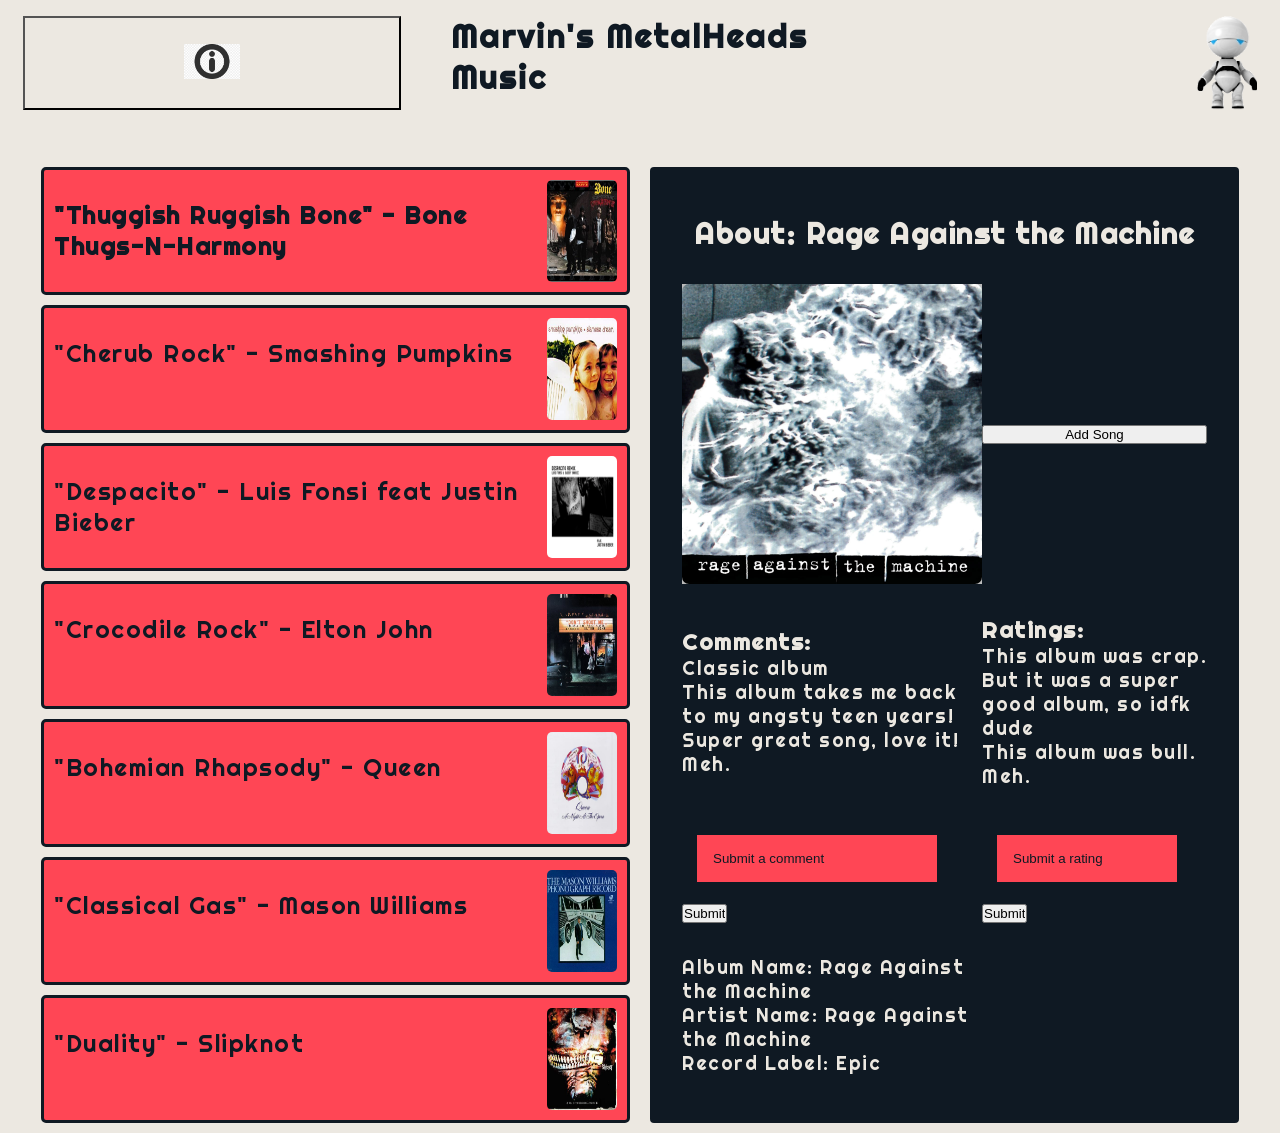
==== frontend-spa/index.html @ 99873b0e "album details added from js" ====
<!DOCTYPE html>
<html lang="en">

<head>
    <meta charset="UTF-8">
    <meta name="viewport" content="width=device-width, initial-scale=1.0">
    <title>Marvin MetalHead's Music</title>
    <link rel="stylesheet" href="/frontend-spa/src/css/style.css">
    <link rel="stylesheet" href="/frontend-spa/src/css/layout.css">
    <link rel="stylesheet" href="https://fonts.googleapis.com/css?family=Righteous">
    <link rel="icon" type="image" href="./src/img/hitchhiker-symbol-icon.png">
</head>

<body>
    <header>
        <button class="about-button"><img src="/frontend-spa/src/img/info-icon.png"></button>
        <h1 class="website-title">Marvin's MetalHeads Music</h1>
        <img src="/frontend-spa/src/img/marvinDancing.gif" alt="marvinDancing" class="marvin">

        <div class="backdrop"></div>
        <div class="modal">
            <div class="modal-actions">
                <button type="button" class="exit">&times;</button></div>

            <form class="new-submission" method="post"><select id="selection">
                    <option value="song">Song</option>
                </select>
                <br>
                <input type="text" placeholder="Album"> <br>
                <input type="text" placeholder="Song Title"> <br>
                <input type="text" placeholder="Artist"> <br>
                <input type="text" placeholder="Duration"> <br>
                <button class="form-submit">Submit</button>
            </form>
        </div>
    </header>

    <div class="container">

        <div class="song-list">

            <div class="song-block">
                <p class="current-song">"Thuggish Ruggish Bone" - Bone Thugs-N-Harmony</p>
                <img class="current-song-img" src="/frontend-spa/src/img/bonet.jpg" alt="siamese-dream-album">
            </div>

            <div class="song-block">
                <p class="Song-1">"Cherub Rock" - Smashing Pumpkins</p>
                <img class="Song-1-image" src="/frontend-spa/src/img/siamese dream.jpg" alt="siamese-dream-album">
            </div>

            <div class="song-block">
                <p class="Song-2">"Despacito" - Luis Fonsi feat Justin Bieber</p>
                <img class="Song-2-image" src="/frontend-spa/src/img/despacito.png" alt="siamese-dream-album">
            </div>

            <div class="song-block">
                <p class="Song-3">"Crocodile Rock" - Elton John</p>
                <img class="Song-3-image" src="/frontend-spa/src/img/crocodilerock.jpg" alt="siamese-dream-album">
            </div>

            <div class="song-block">
                <p class="Song-4">"Bohemian Rhapsody" - Queen</p>
                <img class="Song-4-image" src="/frontend-spa/src/img/anightattheopera.jpg" alt="siamese-dream-album">
            </div>

            <div class="song-block">
                <p class="Song-5">"Classical Gas" - Mason Williams</p>
                <img class="Song-5-image" src="/frontend-spa/src/img/masonwilliams.jpg" alt="siamese-dream-album">
            </div>

            <div class="song-block">
                <p class="Song-6">"Duality" - Slipknot</p>
                <img class="Song-6-image" src="/frontend-spa/src/img/slipknot.jpg" alt="siamese-dream-album">
            </div>

        </div>

        <div class="details">
            <!-- <h2>About</h2>
            <div class="album-info">
                <p class="album-name">This is where the ALBUM NAME goes</p>
                <p class="artist">Artist: Rage Against The Machine</p>
                <p class="record-label">Label: Sony Music Entertainment</p>
            </div> -->
            <div class="flip-card">
                <div class="flip-card-inner">

                    <div class="flip-card-front">
                        <img src="/frontend-spa/src/img/ratm_rageagainst_cd (1).jpg" alt="rage-against-the-machine-album" class="album-cover-img">
                    </div>
                    <div class="flip-card-back">
                        <ul class="song-card-list">
                            <li>Song 1</li>
                            <li>Song 2</li>
                            <li>Song 3</li>
                            <li>Song 4</li>
                            <li>Song 5</li>
                        </ul>
                    </div>


                </div>
            </div>
            <button class="add-song-button">Add Song</button>

            <div class="comments-block">
                <h3 class="comments">Comments:</h3>
                <p>Classic album</p>
                <p>This album takes me back to my angsty teen years!</p>
                <p>Super great song, love it!</p>
                <p>Meh.</p>

            </div>

            <div class="ratings-block">
                <h3 class="ratings">Ratings:</h3>
                <p>This album was crap. But it was a super good album, so idfk dude</p>
                <p>This album was bull.</p>
                <p>Meh.</p>

            </div>

            <form class="comments-ratings-form1" method="post"><input type="text" placeholder="Submit a comment"> <input type="submit"></form>
            <form class="comments-ratings-form2" method="POST"><input type="text" placeholder="Submit a rating"> <input type="submit"></form>

        </div>
    </div>

    <script src="/frontend-spa/src/js/app.js" type="module"></script>
</body>

</html>
---- frontend-spa/src/css/style.css ----
:root {
    --dark-blue: #0F1923;
    --white: #ECE8E1;
    --red: #FF4655;
}

html {
    background-color: var(--white);
    font-family: Righteous;
    color: var(--dark-blue);
}

.about-button {
    background-color: var(--white);
}

.current-song {
    font-weight: bold;
}

.song-block {
    background-color: var(--red);
    font-size: x-large;
    border-style: solid;
    border-radius: 5px;
    border-color: var(--dark-blue);
    letter-spacing: 1.5px;
}

.song-block :hover,
.song-block :active {
    text-shadow: 2px 2px 3px black;
    cursor: pointer;
}

.song-block img:hover,
.song-block img:active {
    box-shadow: 2.5px 2.5px 5px black;
    cursor: pointer;
}

.details {
    background-color: var(--dark-blue);
    color: var(--white);
    border-style: solid;
    border-radius: 7px;
    font-size: larger;
    letter-spacing: 1.5px;
}

.website-title {
    letter-spacing: 2px;
}

input[type=text] {
    width: 80%;
    padding: 1rem;
    border: none;
    border-bottom: 2px solid var(--dark-blue);
    background-color: var(--red);
    margin: 15px;
}

input[type=text]:focus {
    background-color: var(--white);
}

input[type=text]::placeholder {
    color: var(--dark-blue);
}

.form-submit {
    background-color: var(--dark-blue);
    border: none;
    font-size: 20px;
    color: var(--white);
    padding: 15px 20px;
    width: 50%;
    border-radius: 5px;
}

.new-submission {
    font-family: Righteous;
}

.flip-card {
    background-color: transparent;
    width: 300px;
    height: 300px;
    perspective: 1000px;
}

.flip-card-inner {
    position: relative;
    width: 100%;
    height: 100%;
    text-align: center;
    transition: transform 0.8s;
    transform-style: preserve-3d;
}

.flip-card:hover .flip-card-inner {
    transform: rotateY(180deg);
}

.flip-card-front,
.flip-card-back {
    position: absolute;
    width: 100%;
    height: 100%;
    backface-visibility: hidden;
}

.flip-card-front {
    background-color: #bbb;
    color: black;
}

.flip-card-back {
    background-color: var(--red);
    color: var(--white);
    transform: rotateY(180deg);
    border-radius: 7px;
}

.song-card-list {
    list-style: none;
}
---- frontend-spa/src/css/layout.css ----
* {
    margin: 0;
    padding: 0;
    box-sizing: border-box;
}

.container {
    margin: 15px;
    padding: 1rem;
    display: grid;
    grid-template-columns: repeat(2, 1fr);
    max-width: 100vw;
    max-height: 75vh;
}

header {
    padding: 1rem;
    margin-left: 7px;
    margin-right: 7px;
    display: grid;
    grid-template-columns: repeat(3, 1fr);
    grid-column-gap: 50px;
}

.about-button img {
    width: 15%;
}

.menu-button {
    justify-self: left;
}


/* 
.add-song-button {
    width: 15%;
} */


/* .add-song-button img {
    width: 25px;
} */

.website-title {
    justify-self: center;
}

.song-list {
    padding: 10px;
    display: grid;
    grid-template-rows: repeat(7, 1fr);
    grid-row-gap: 10px;
}

.song-block {
    padding: 10px;
    display: flex;
    justify-content: space-between;
}

.song-block p {
    padding-top: 20px;
    padding-bottom: 20px;
}

.song-block img {
    width: 70px;
    border-radius: 5px;
}

.marvin {
    width: 60px;
    justify-self: right;
}

.details {
    display: grid;
    grid-template-rows: 1, 100px, repeat(3, 1fr);
    grid-template-columns: repeat(2, 1fr);
    align-items: center;
    padding: 2rem;
    margin: 7px;

}

.details img {
    width: 300px;
    height: 300px;
    justify-self: right;
    border-radius: 7px;
}

h2{
    display: grid;
    grid-column-start: 1;
    grid-column-end: 3;
    align-items: center;
    text-align: center;
}

.comments-ratings-form2 {
    justify-self: right;
}

.ratings-block {
    justify-self: right;
}

.backdrop {
    display: none;
    position: fixed;
    width: 100%;
    height: 100%;
    top: 0;
    left: 0;
    background: rgba(0, 0, 0, 0.5);
    z-index: 100;
}

.modal {
    display: none;
    position: fixed;
    z-index: 200;
    top: 20%;
    left: 25%;
    width: 50%;
    height: 50%;
    background: var(--red);
    box-shadow: 1px 1px 6px rgba(0, 0, 0, 0.568);
    padding: 1rem;
}

.modal-actions {
    display: flex;
    justify-content: flex-end;
}

.modal-actions button {
    font-size: 15px;
    padding: 3px 7px;
    border-radius: 5px;
}

.form-submit {
    float: right;
}
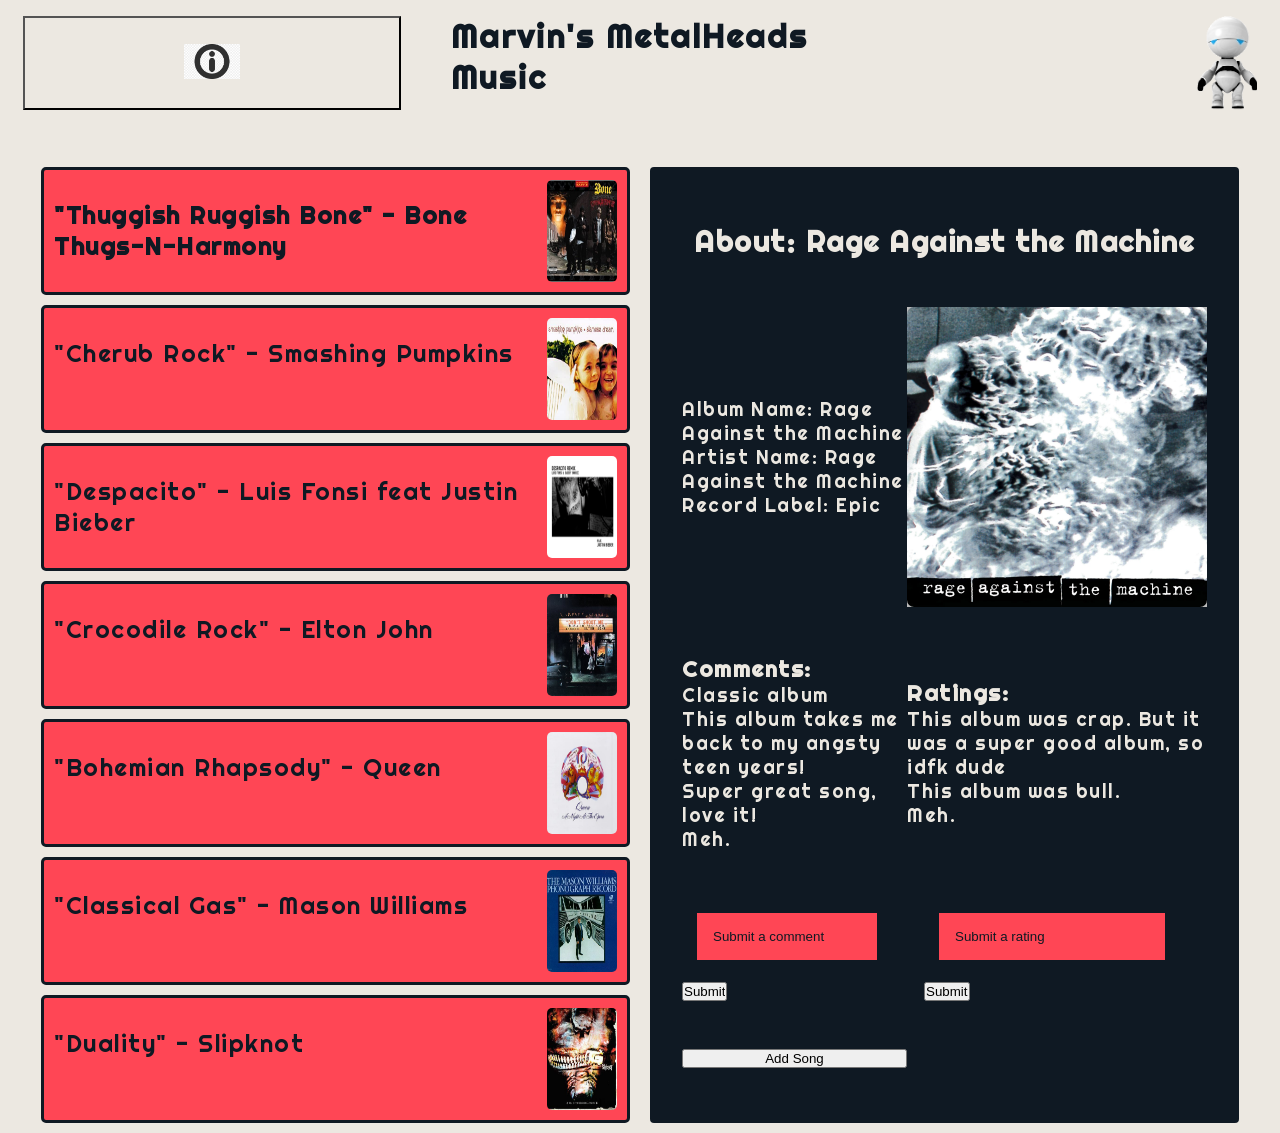
==== commit db6636a8: "fixed album layout" ====
--- a/frontend-spa/index.html
+++ b/frontend-spa/index.html
@@ -89,6 +89,7 @@
                     <div class="flip-card-front">
                         <img src="/frontend-spa/src/img/ratm_rageagainst_cd (1).jpg" alt="rage-against-the-machine-album" class="album-cover-img">
                     </div>
+                    
                     <div class="flip-card-back">
                         <ul class="song-card-list">
                             <li>Song 1</li>
@@ -96,13 +97,14 @@
                             <li>Song 3</li>
                             <li>Song 4</li>
                             <li>Song 5</li>
+                            
                         </ul>
                     </div>
 
 
                 </div>
             </div>
-            <button class="add-song-button">Add Song</button>
+            
 
             <div class="comments-block">
                 <h3 class="comments">Comments:</h3>
@@ -123,7 +125,7 @@
 
             <form class="comments-ratings-form1" method="post"><input type="text" placeholder="Submit a comment"> <input type="submit"></form>
             <form class="comments-ratings-form2" method="POST"><input type="text" placeholder="Submit a rating"> <input type="submit"></form>
-
+            <button class="add-song-button">Add Song</button>
         </div>
     </div>
 
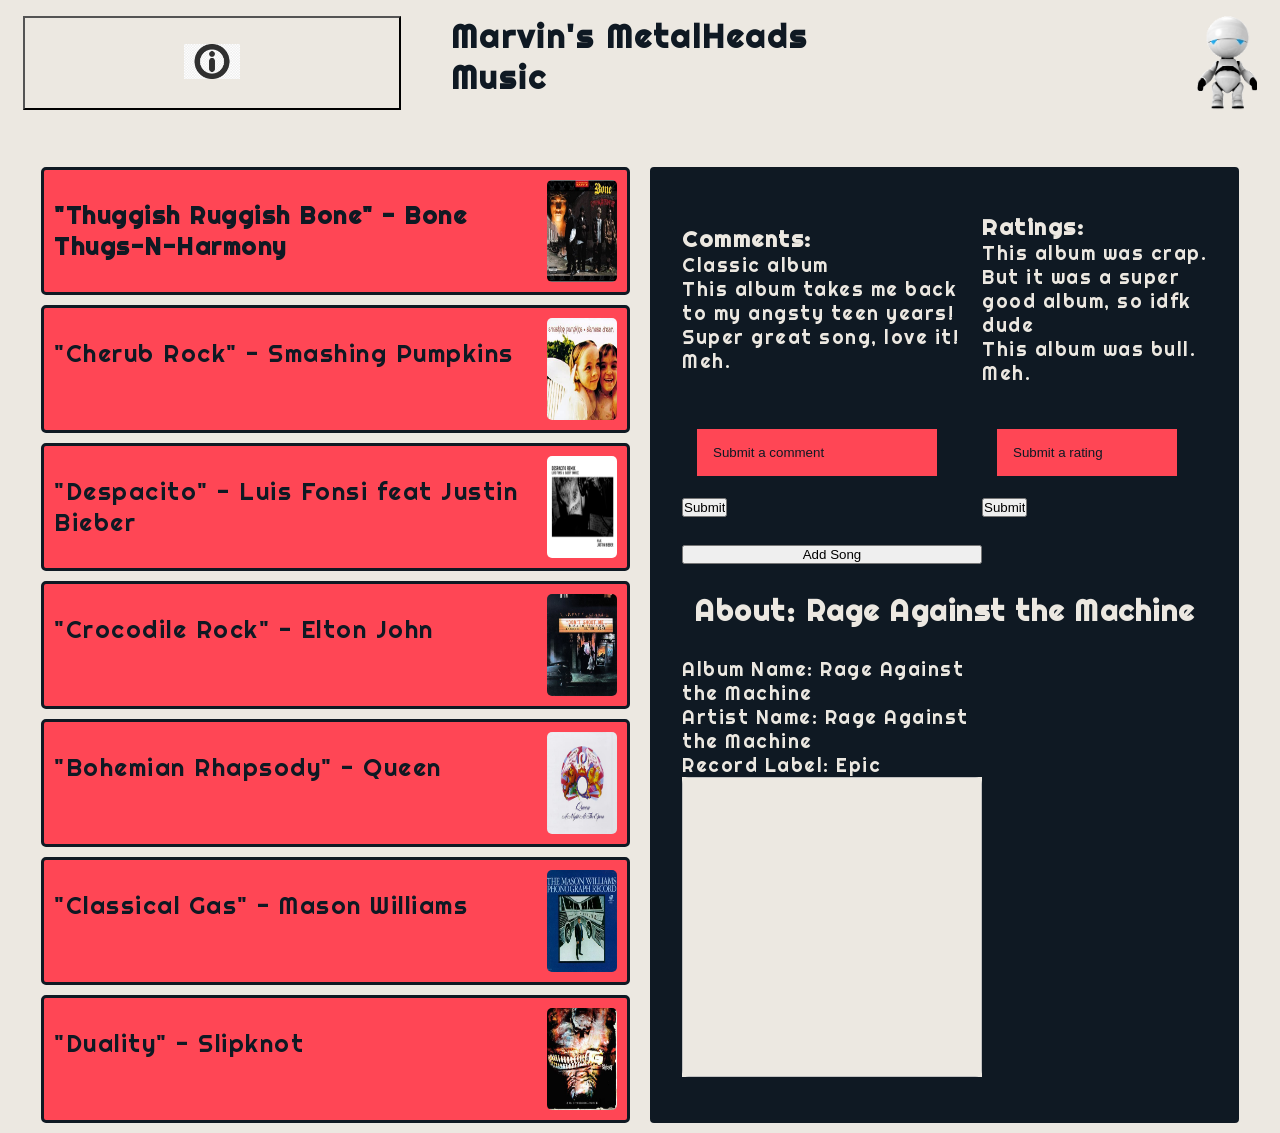
==== commit 50a38171: "added flip card elements in js" ====
--- a/frontend-spa/index.html
+++ b/frontend-spa/index.html
@@ -83,7 +83,7 @@
                 <p class="artist">Artist: Rage Against The Machine</p>
                 <p class="record-label">Label: Sony Music Entertainment</p>
             </div> -->
-            <div class="flip-card">
+            <!-- <div class="flip-card">
                 <div class="flip-card-inner">
 
                     <div class="flip-card-front">
@@ -103,7 +103,7 @@
 
 
                 </div>
-            </div>
+            </div> -->
             
 
             <div class="comments-block">
@@ -111,7 +111,7 @@
                 <p>Classic album</p>
                 <p>This album takes me back to my angsty teen years!</p>
                 <p>Super great song, love it!</p>
-                <p>Meh.</p>
+                <p>Meh.</p> 
 
             </div>
 
--- a/frontend-spa/src/css/style.css
+++ b/frontend-spa/src/css/style.css
@@ -112,7 +112,7 @@
 }
 
 .flip-card-front {
-    background-color: #bbb;
+    background-color: var(--white);
     color: black;
 }
 
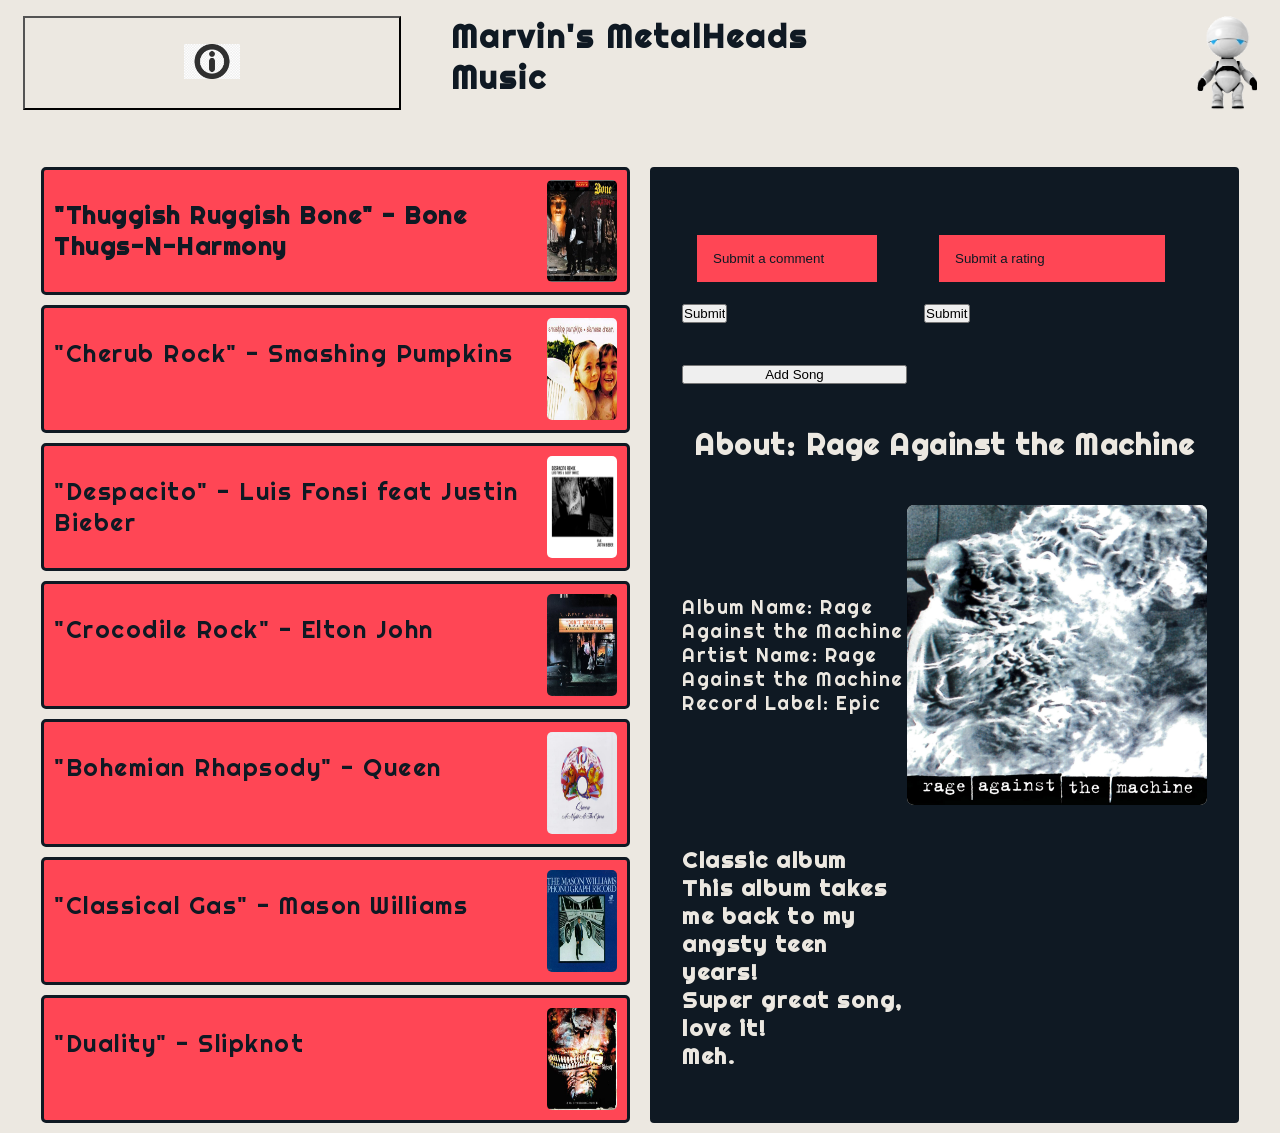
==== commit 1bdef998: "comments and ratings" ====
--- a/frontend-spa/index.html
+++ b/frontend-spa/index.html
@@ -106,22 +106,22 @@
             </div> -->
             
 
-            <div class="comments-block">
+            <!-- <div class="comments-block">
                 <h3 class="comments">Comments:</h3>
                 <p>Classic album</p>
                 <p>This album takes me back to my angsty teen years!</p>
                 <p>Super great song, love it!</p>
                 <p>Meh.</p> 
 
-            </div>
+            </div> -->
 
-            <div class="ratings-block">
+            <!-- <div class="ratings-block">
                 <h3 class="ratings">Ratings:</h3>
                 <p>This album was crap. But it was a super good album, so idfk dude</p>
                 <p>This album was bull.</p>
                 <p>Meh.</p>
 
-            </div>
+            </div> -->
 
             <form class="comments-ratings-form1" method="post"><input type="text" placeholder="Submit a comment"> <input type="submit"></form>
             <form class="comments-ratings-form2" method="POST"><input type="text" placeholder="Submit a rating"> <input type="submit"></form>
--- a/frontend-spa/src/css/style.css
+++ b/frontend-spa/src/css/style.css
@@ -114,6 +114,7 @@
 .flip-card-front {
     background-color: var(--white);
     color: black;
+    border-radius: 7px;
 }
 
 .flip-card-back {
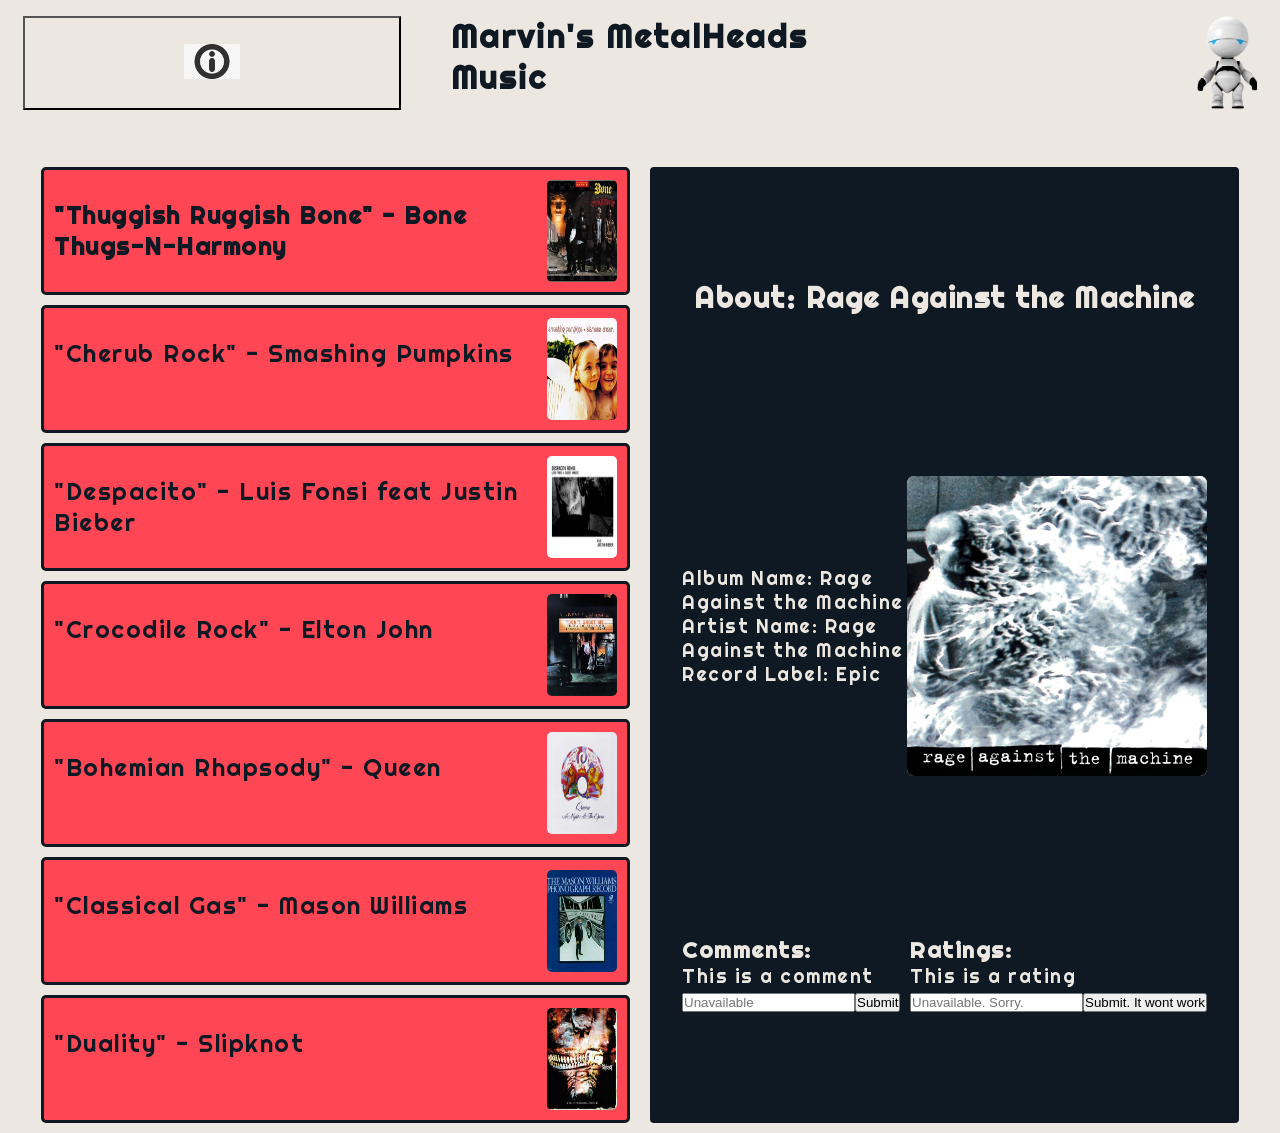
==== commit 58473bc9: "Starting song list. Album view finished. Wish us luck. The road ahead is perilous." ====
--- a/frontend-spa/index.html
+++ b/frontend-spa/index.html
@@ -104,7 +104,7 @@
 
                 </div>
             </div> -->
-            
+
 
             <!-- <div class="comments-block">
                 <h3 class="comments">Comments:</h3>
@@ -123,9 +123,9 @@
 
             </div> -->
 
-            <form class="comments-ratings-form1" method="post"><input type="text" placeholder="Submit a comment"> <input type="submit"></form>
-            <form class="comments-ratings-form2" method="POST"><input type="text" placeholder="Submit a rating"> <input type="submit"></form>
-            <button class="add-song-button">Add Song</button>
+            <!-- <form class="comments-ratings-form1" method="post"><input type="text" placeholder="Submit a comment"> <input type="submit"></form>
+            <form class="ratings-form" method="POST"><input type="text" placeholder="Submit a rating"> <input type="submit"></form>
+            <button class="add-song-button">Add Song</button> -->
         </div>
     </div>
 
--- a/frontend-spa/src/css/style.css
+++ b/frontend-spa/src/css/style.css
@@ -88,6 +88,7 @@
     width: 300px;
     height: 300px;
     perspective: 1000px;
+    justify-self: right;
 }
 
 .flip-card-inner {
--- a/frontend-spa/src/css/layout.css
+++ b/frontend-spa/src/css/layout.css
@@ -80,7 +80,6 @@
     align-items: center;
     padding: 2rem;
     margin: 7px;
-
 }
 
 .details img {
@@ -90,7 +89,7 @@
     border-radius: 7px;
 }
 
-h2{
+h2 {
     display: grid;
     grid-column-start: 1;
     grid-column-end: 3;
@@ -98,7 +97,7 @@
     text-align: center;
 }
 
-.comments-ratings-form2 {
+.ratings-form {
     justify-self: right;
 }
 
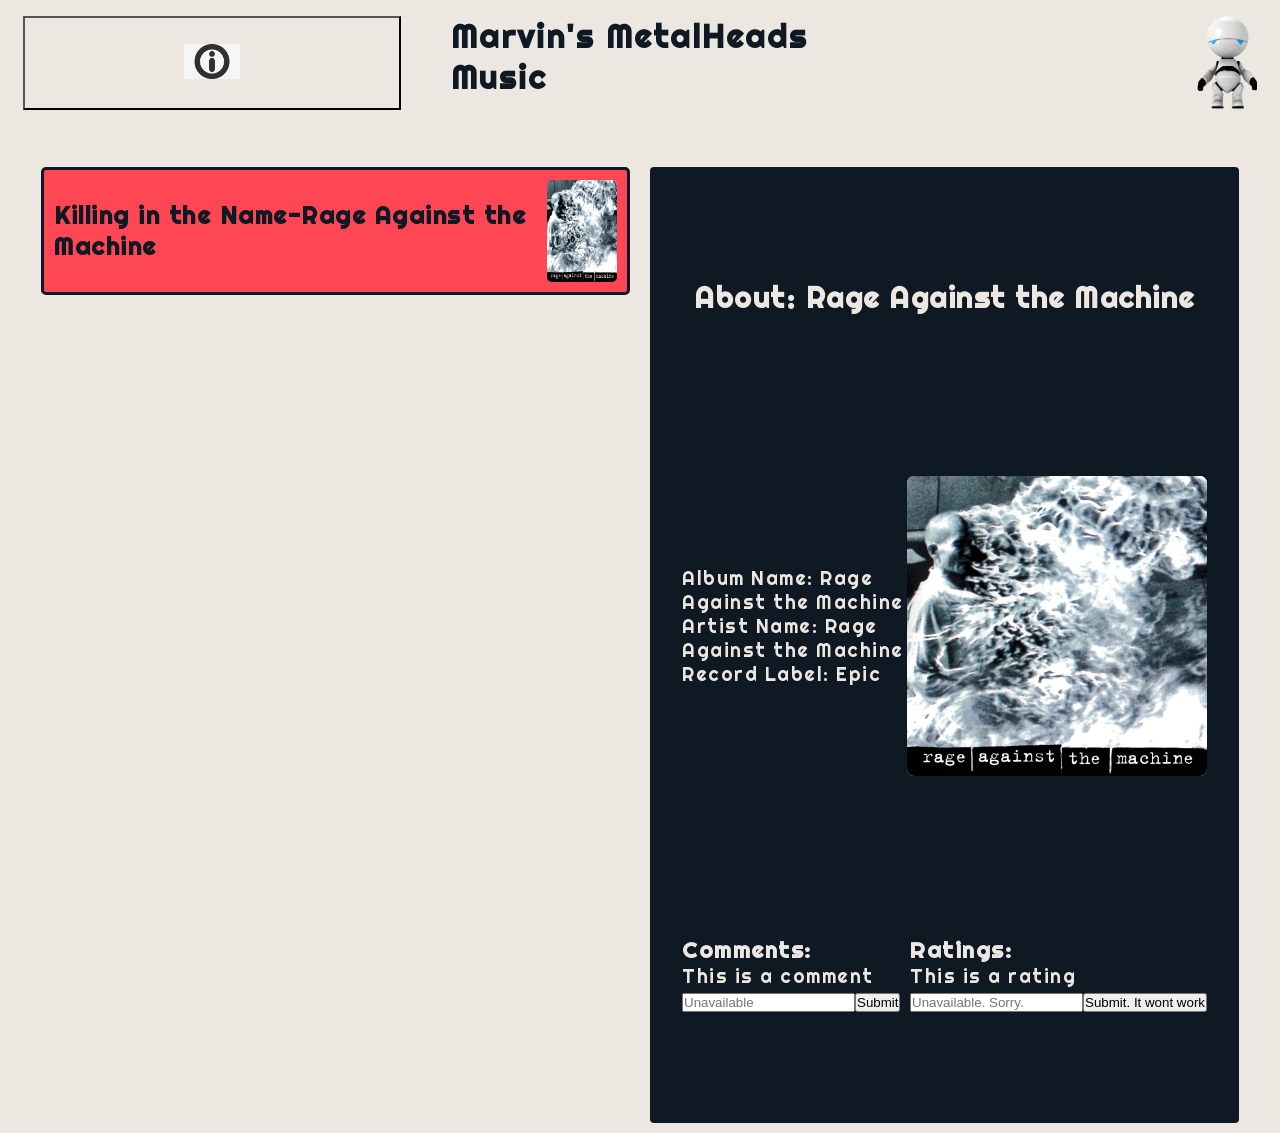
==== commit a66517de: "added a song" ====
--- a/frontend-spa/index.html
+++ b/frontend-spa/index.html
@@ -39,7 +39,7 @@
 
         <div class="song-list">
 
-            <div class="song-block">
+            <!-- <div class="song-block">
                 <p class="current-song">"Thuggish Ruggish Bone" - Bone Thugs-N-Harmony</p>
                 <img class="current-song-img" src="/frontend-spa/src/img/bonet.jpg" alt="siamese-dream-album">
             </div>
@@ -72,7 +72,7 @@
             <div class="song-block">
                 <p class="Song-6">"Duality" - Slipknot</p>
                 <img class="Song-6-image" src="/frontend-spa/src/img/slipknot.jpg" alt="siamese-dream-album">
-            </div>
+            </div> -->
 
         </div>
 
--- a/frontend-spa/src/css/style.css
+++ b/frontend-spa/src/css/style.css
@@ -17,6 +17,7 @@
 .current-song {
     font-weight: bold;
 }
+
 
 .song-block {
     background-color: var(--red);
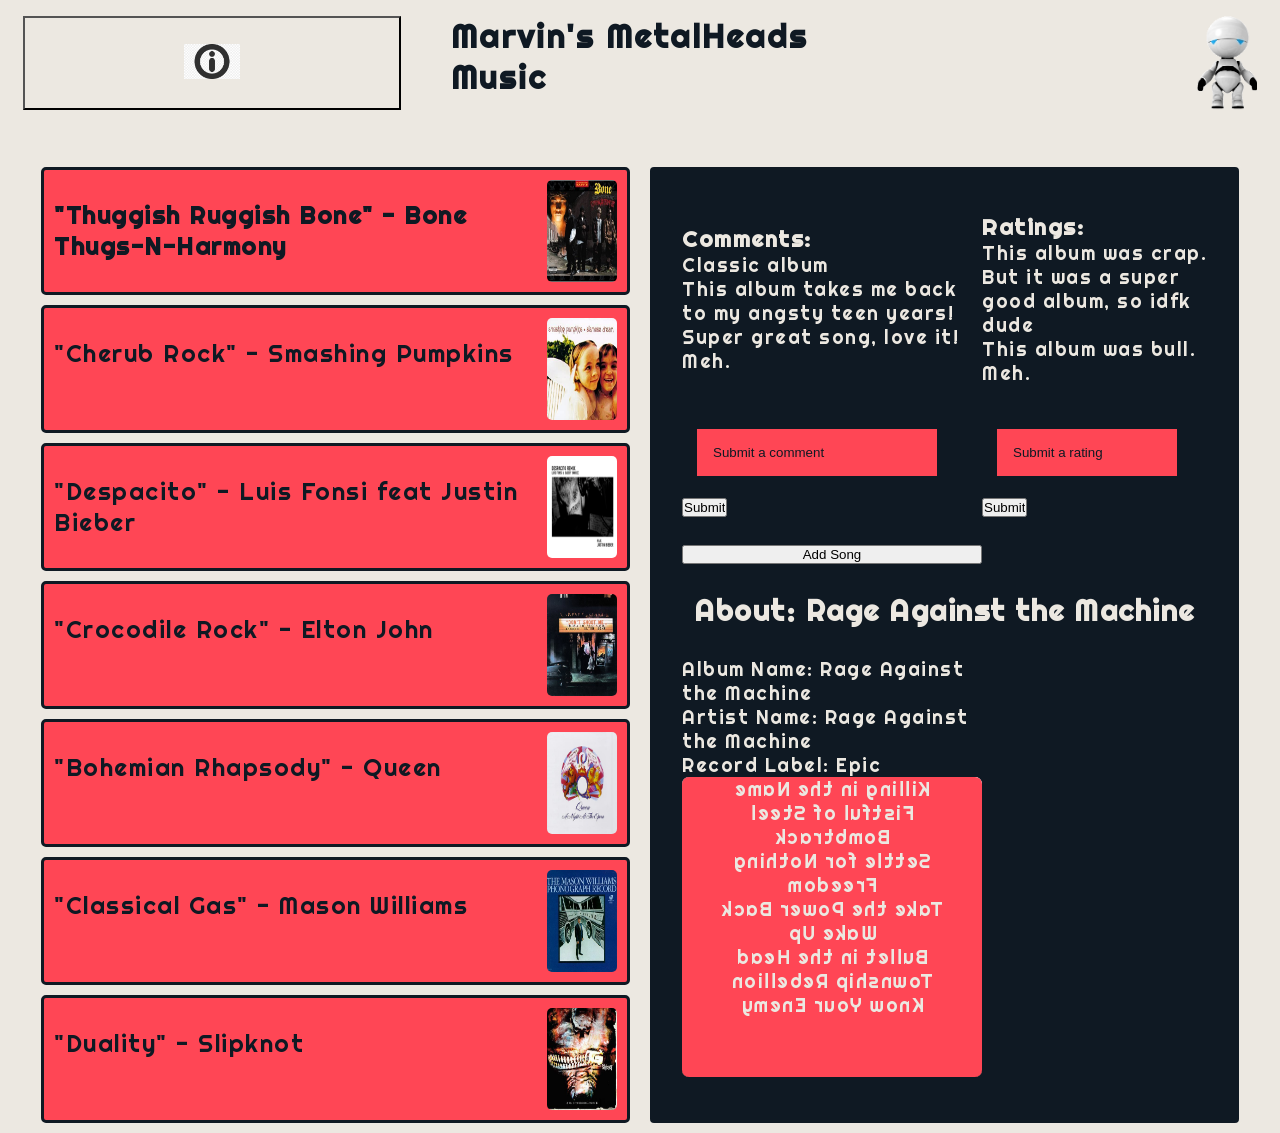
==== commit a2bd573c: "Merge pull request #6 from 2020-Fall-Cohort/finishingEndpoints Finishing endpoints" ====
--- a/frontend-spa/index.html
+++ b/frontend-spa/index.html
@@ -39,7 +39,7 @@
 
         <div class="song-list">
 
-            <!-- <div class="song-block">
+            <div class="song-block">
                 <p class="current-song">"Thuggish Ruggish Bone" - Bone Thugs-N-Harmony</p>
                 <img class="current-song-img" src="/frontend-spa/src/img/bonet.jpg" alt="siamese-dream-album">
             </div>
@@ -72,7 +72,7 @@
             <div class="song-block">
                 <p class="Song-6">"Duality" - Slipknot</p>
                 <img class="Song-6-image" src="/frontend-spa/src/img/slipknot.jpg" alt="siamese-dream-album">
-            </div> -->
+            </div>
 
         </div>
 
@@ -104,28 +104,28 @@
 
                 </div>
             </div> -->
+            
 
-
-            <!-- <div class="comments-block">
+            <div class="comments-block">
                 <h3 class="comments">Comments:</h3>
                 <p>Classic album</p>
                 <p>This album takes me back to my angsty teen years!</p>
                 <p>Super great song, love it!</p>
                 <p>Meh.</p> 
 
-            </div> -->
+            </div>
 
-            <!-- <div class="ratings-block">
+            <div class="ratings-block">
                 <h3 class="ratings">Ratings:</h3>
                 <p>This album was crap. But it was a super good album, so idfk dude</p>
                 <p>This album was bull.</p>
                 <p>Meh.</p>
 
-            </div> -->
+            </div>
 
-            <!-- <form class="comments-ratings-form1" method="post"><input type="text" placeholder="Submit a comment"> <input type="submit"></form>
-            <form class="ratings-form" method="POST"><input type="text" placeholder="Submit a rating"> <input type="submit"></form>
-            <button class="add-song-button">Add Song</button> -->
+            <form class="comments-ratings-form1" method="post"><input type="text" placeholder="Submit a comment"> <input type="submit"></form>
+            <form class="comments-ratings-form2" method="POST"><input type="text" placeholder="Submit a rating"> <input type="submit"></form>
+            <button class="add-song-button">Add Song</button>
         </div>
     </div>
 
--- a/frontend-spa/src/css/style.css
+++ b/frontend-spa/src/css/style.css
@@ -17,7 +17,6 @@
 .current-song {
     font-weight: bold;
 }
-
 
 .song-block {
     background-color: var(--red);
@@ -89,7 +88,6 @@
     width: 300px;
     height: 300px;
     perspective: 1000px;
-    justify-self: right;
 }
 
 .flip-card-inner {
@@ -110,7 +108,7 @@
     position: absolute;
     width: 100%;
     height: 100%;
-    backface-visibility: hidden;
+    backface-visibility: visible;
 }
 
 .flip-card-front {
--- a/frontend-spa/src/css/layout.css
+++ b/frontend-spa/src/css/layout.css
@@ -80,6 +80,7 @@
     align-items: center;
     padding: 2rem;
     margin: 7px;
+
 }
 
 .details img {
@@ -89,7 +90,7 @@
     border-radius: 7px;
 }
 
-h2 {
+h2{
     display: grid;
     grid-column-start: 1;
     grid-column-end: 3;
@@ -97,7 +98,7 @@
     text-align: center;
 }
 
-.ratings-form {
+.comments-ratings-form2 {
     justify-self: right;
 }
 
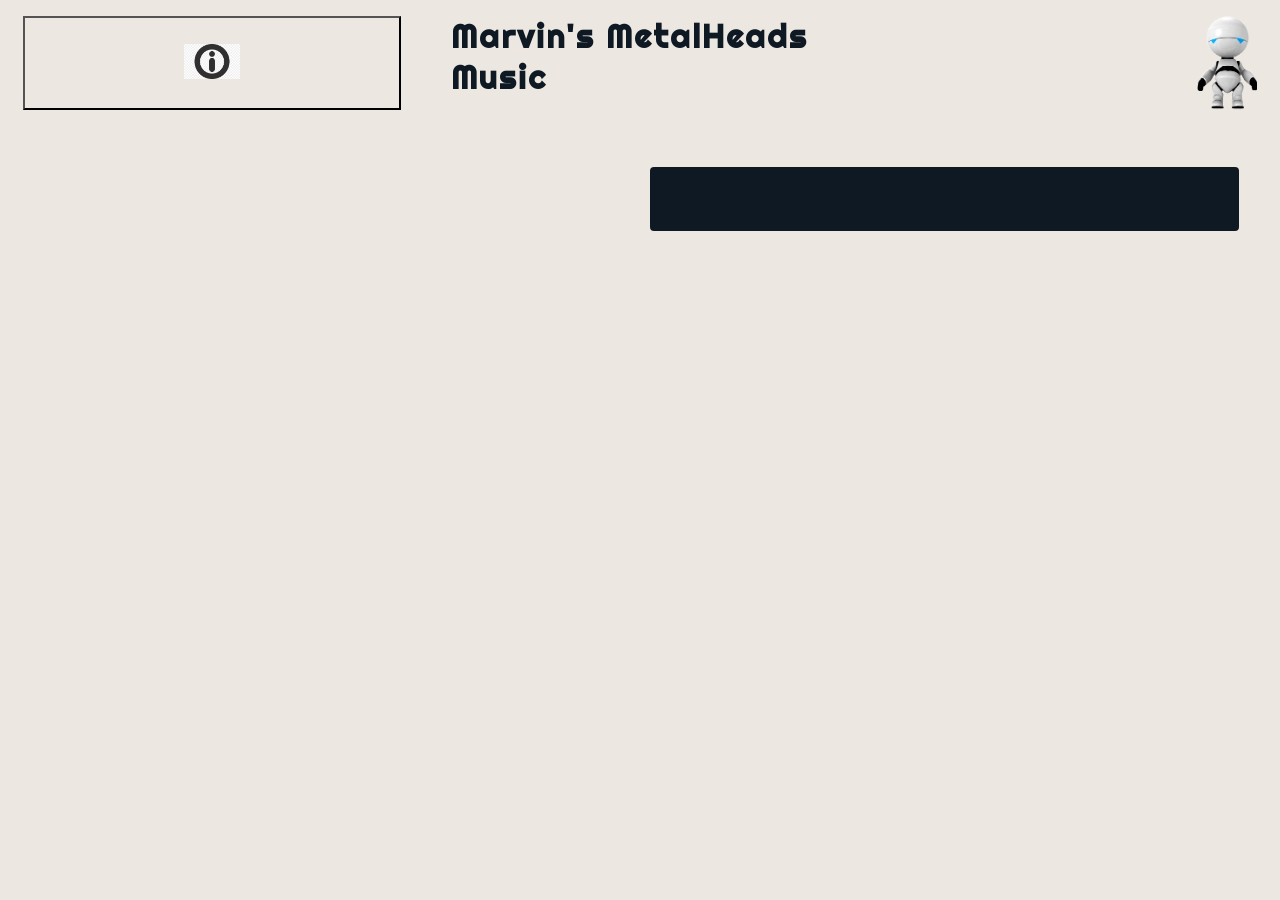
==== commit edc63c53: "Merge pull request #7 from 2020-Fall-Cohort/staticprototype Staticprototype" ====
--- a/frontend-spa/index.html
+++ b/frontend-spa/index.html
@@ -39,7 +39,7 @@
 
         <div class="song-list">
 
-            <div class="song-block">
+            <!-- <div class="song-block">
                 <p class="current-song">"Thuggish Ruggish Bone" - Bone Thugs-N-Harmony</p>
                 <img class="current-song-img" src="/frontend-spa/src/img/bonet.jpg" alt="siamese-dream-album">
             </div>
@@ -72,7 +72,7 @@
             <div class="song-block">
                 <p class="Song-6">"Duality" - Slipknot</p>
                 <img class="Song-6-image" src="/frontend-spa/src/img/slipknot.jpg" alt="siamese-dream-album">
-            </div>
+            </div> -->
 
         </div>
 
@@ -104,28 +104,28 @@
 
                 </div>
             </div> -->
-            
 
-            <div class="comments-block">
+
+            <!-- <div class="comments-block">
                 <h3 class="comments">Comments:</h3>
                 <p>Classic album</p>
                 <p>This album takes me back to my angsty teen years!</p>
                 <p>Super great song, love it!</p>
                 <p>Meh.</p> 
 
-            </div>
+            </div> -->
 
-            <div class="ratings-block">
+            <!-- <div class="ratings-block">
                 <h3 class="ratings">Ratings:</h3>
                 <p>This album was crap. But it was a super good album, so idfk dude</p>
                 <p>This album was bull.</p>
                 <p>Meh.</p>
 
-            </div>
+            </div> -->
 
-            <form class="comments-ratings-form1" method="post"><input type="text" placeholder="Submit a comment"> <input type="submit"></form>
-            <form class="comments-ratings-form2" method="POST"><input type="text" placeholder="Submit a rating"> <input type="submit"></form>
-            <button class="add-song-button">Add Song</button>
+            <!-- <form class="comments-ratings-form1" method="post"><input type="text" placeholder="Submit a comment"> <input type="submit"></form>
+            <form class="ratings-form" method="POST"><input type="text" placeholder="Submit a rating"> <input type="submit"></form>
+            <button class="add-song-button">Add Song</button> -->
         </div>
     </div>
 
--- a/frontend-spa/src/css/style.css
+++ b/frontend-spa/src/css/style.css
@@ -17,6 +17,7 @@
 .current-song {
     font-weight: bold;
 }
+
 
 .song-block {
     background-color: var(--red);
@@ -88,6 +89,8 @@
     width: 300px;
     height: 300px;
     perspective: 1000px;
+    justify-self: right;
+    overflow-y: auto;
 }
 
 .flip-card-inner {
@@ -108,7 +111,7 @@
     position: absolute;
     width: 100%;
     height: 100%;
-    backface-visibility: visible;
+    backface-visibility: hidden;
 }
 
 .flip-card-front {
--- a/frontend-spa/src/css/layout.css
+++ b/frontend-spa/src/css/layout.css
@@ -80,7 +80,6 @@
     align-items: center;
     padding: 2rem;
     margin: 7px;
-
 }
 
 .details img {
@@ -90,7 +89,7 @@
     border-radius: 7px;
 }
 
-h2{
+h2 {
     display: grid;
     grid-column-start: 1;
     grid-column-end: 3;
@@ -98,7 +97,7 @@
     text-align: center;
 }
 
-.comments-ratings-form2 {
+.ratings-form {
     justify-self: right;
 }
 
